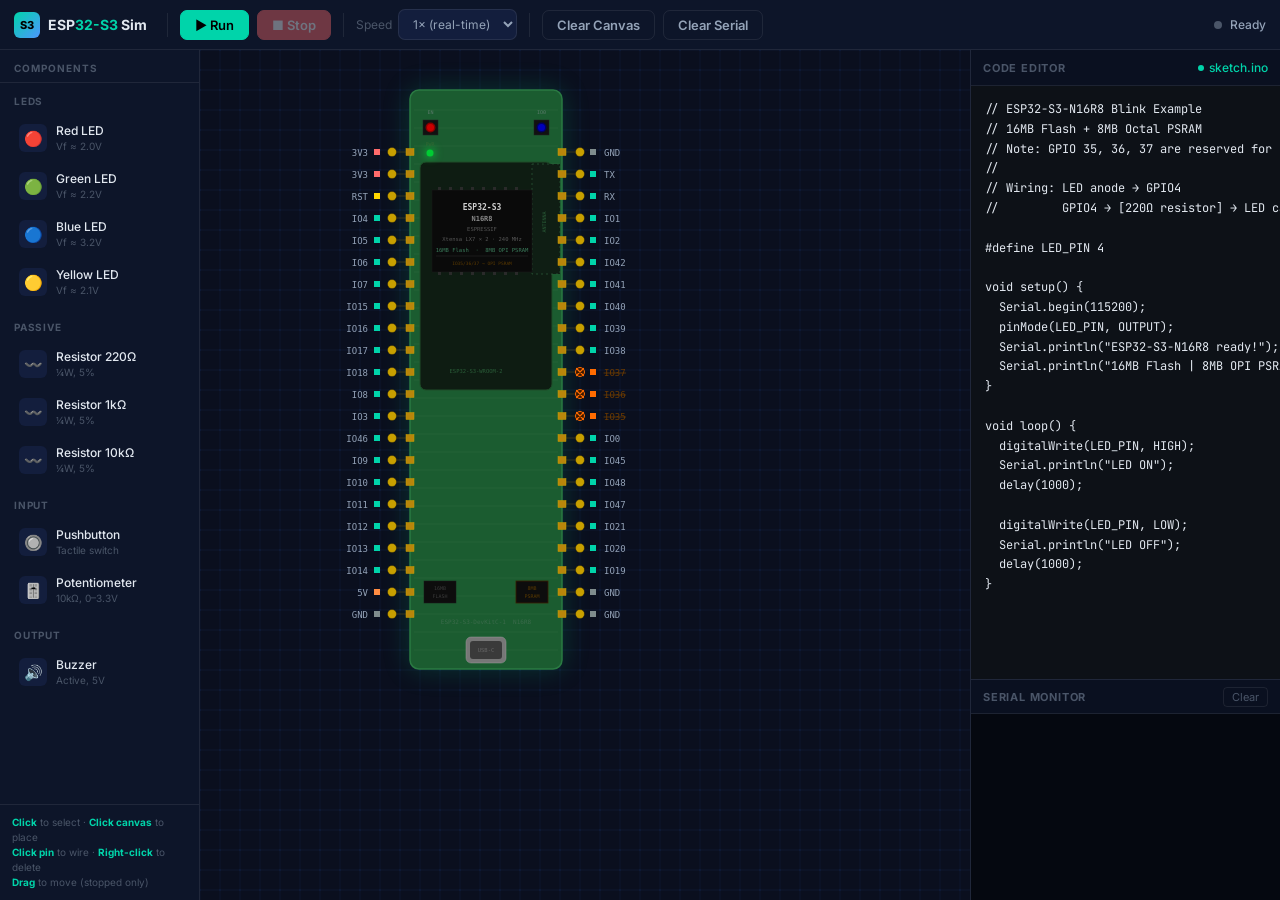
==== simulator.html @ 6c2e9ba4 "Add initial implementation of ESP32-S3 Simulator - Created landing page (index.html) with navigation" ====
<!DOCTYPE html>
<html lang="en">
<head>
  <meta charset="UTF-8">
  <meta name="viewport" content="width=device-width, initial-scale=1.0">
  <title>ESP32-S3 Simulator</title>
  <link rel="preconnect" href="https://fonts.googleapis.com">
  <link href="https://fonts.googleapis.com/css2?family=Inter:wght@400;500;600;700&family=JetBrains+Mono:wght@400;600&display=swap" rel="stylesheet">
  <link rel="stylesheet" href="css/simulator.css">
</head>
<body>

<div class="sim-wrapper">

  <!-- Toolbar -->
  <header class="toolbar">
    <a href="index.html" class="toolbar-logo" title="Back to home">
      <div class="toolbar-logo-icon">S3</div>
      <span class="toolbar-logo-text">ESP<span>32-S3</span> Sim</span>
    </a>

    <div class="toolbar-divider"></div>

    <button id="btn-run" class="tb-btn tb-btn-run" title="Run simulation (Ctrl+Enter)">
      ▶ Run
    </button>
    <button id="btn-stop" class="tb-btn tb-btn-stop" disabled title="Stop simulation">
      ■ Stop
    </button>

    <div class="toolbar-divider"></div>

    <label style="font-size:12px; color:var(--text-muted); display:flex; align-items:center; gap:6px;">
      Speed
      <select id="sim-speed" class="tb-select" title="Simulation speed">
        <option value="0.25">0.25×</option>
        <option value="0.5">0.5×</option>
        <option value="1" selected>1× (real-time)</option>
        <option value="2">2×</option>
        <option value="5">5×</option>
        <option value="10">10×</option>
      </select>
    </label>

    <div class="toolbar-divider"></div>

    <button id="btn-clear-canvas" class="tb-btn tb-btn-ghost" title="Clear all components and wires">
      Clear Canvas
    </button>
    <button id="btn-clear-serial" class="tb-btn tb-btn-ghost" title="Clear serial monitor output">
      Clear Serial
    </button>

    <div class="tb-status">
      <div class="status-dot" id="status-dot"></div>
      <span id="status-text">Ready</span>
    </div>
  </header>

  <!-- Main content -->
  <div class="sim-body">

    <!-- Left: Component palette -->
    <aside class="palette">
      <div class="palette-header">Components</div>

      <div class="palette-scroll">

        <div class="palette-group">
          <div class="palette-group-label">LEDs</div>

          <div class="palette-item" data-component="led-red" title="Red LED — connect anode to GPIO, cathode to GND via resistor">
            <div class="palette-item-icon">🔴</div>
            <div>
              <div class="palette-item-label">Red LED</div>
              <div class="palette-item-sub">Vf ≈ 2.0V</div>
            </div>
          </div>

          <div class="palette-item" data-component="led-green" title="Green LED">
            <div class="palette-item-icon">🟢</div>
            <div>
              <div class="palette-item-label">Green LED</div>
              <div class="palette-item-sub">Vf ≈ 2.2V</div>
            </div>
          </div>

          <div class="palette-item" data-component="led-blue" title="Blue LED">
            <div class="palette-item-icon">🔵</div>
            <div>
              <div class="palette-item-label">Blue LED</div>
              <div class="palette-item-sub">Vf ≈ 3.2V</div>
            </div>
          </div>

          <div class="palette-item" data-component="led-yellow" title="Yellow LED">
            <div class="palette-item-icon">🟡</div>
            <div>
              <div class="palette-item-label">Yellow LED</div>
              <div class="palette-item-sub">Vf ≈ 2.1V</div>
            </div>
          </div>
        </div>

        <div class="palette-group">
          <div class="palette-group-label">Passive</div>

          <div class="palette-item" data-component="resistor-220" title="220Ω resistor — standard LED current limiter">
            <div class="palette-item-icon">〰️</div>
            <div>
              <div class="palette-item-label">Resistor 220Ω</div>
              <div class="palette-item-sub">¼W, 5%</div>
            </div>
          </div>

          <div class="palette-item" data-component="resistor-1k" title="1kΩ resistor">
            <div class="palette-item-icon">〰️</div>
            <div>
              <div class="palette-item-label">Resistor 1kΩ</div>
              <div class="palette-item-sub">¼W, 5%</div>
            </div>
          </div>

          <div class="palette-item" data-component="resistor-10k" title="10kΩ resistor — pull-up/pull-down">
            <div class="palette-item-icon">〰️</div>
            <div>
              <div class="palette-item-label">Resistor 10kΩ</div>
              <div class="palette-item-sub">¼W, 5%</div>
            </div>
          </div>
        </div>

        <div class="palette-group">
          <div class="palette-group-label">Input</div>

          <div class="palette-item" data-component="button" title="Pushbutton — click to press while simulation runs">
            <div class="palette-item-icon">🔘</div>
            <div>
              <div class="palette-item-label">Pushbutton</div>
              <div class="palette-item-sub">Tactile switch</div>
            </div>
          </div>

          <div class="palette-item" data-component="potentiometer" title="Potentiometer — scroll wheel to adjust value">
            <div class="palette-item-icon">🎚️</div>
            <div>
              <div class="palette-item-label">Potentiometer</div>
              <div class="palette-item-sub">10kΩ, 0–3.3V</div>
            </div>
          </div>
        </div>

        <div class="palette-group">
          <div class="palette-group-label">Output</div>

          <div class="palette-item" data-component="buzzer" title="Active buzzer — plays tone when powered">
            <div class="palette-item-icon">🔊</div>
            <div>
              <div class="palette-item-label">Buzzer</div>
              <div class="palette-item-sub">Active, 5V</div>
            </div>
          </div>
        </div>

      </div>

      <div class="palette-hint">
        <strong>Click</strong> to select · <strong>Click canvas</strong> to place<br>
        <strong>Click pin</strong> to wire · <strong>Right-click</strong> to delete<br>
        <strong>Drag</strong> to move (stopped only)
      </div>
    </aside>

    <!-- Center: Canvas -->
    <main class="canvas-wrap" id="canvas-wrap">
      <canvas id="simCanvas"></canvas>
    </main>

    <!-- Right: Code editor + Serial monitor -->
    <aside class="right-panel">
      <div class="editor-section">
        <div class="panel-header">
          <span class="panel-title">Code Editor</span>
          <span class="panel-tab">sketch.ino</span>
        </div>
        <textarea id="code-editor" class="code-editor" spellcheck="false" autocomplete="off" autocorrect="off" autocapitalize="off">// ESP32-S3-N16R8 Blink Example
// 16MB Flash + 8MB Octal PSRAM
// Note: GPIO 35, 36, 37 are reserved for Octal PSRAM — do not use!
//
// Wiring: LED anode → GPIO4
//         GPIO4 → [220Ω resistor] → LED cathode → GND

#define LED_PIN 4

void setup() {
  Serial.begin(115200);
  pinMode(LED_PIN, OUTPUT);
  Serial.println("ESP32-S3-N16R8 ready!");
  Serial.println("16MB Flash | 8MB OPI PSRAM");
}

void loop() {
  digitalWrite(LED_PIN, HIGH);
  Serial.println("LED ON");
  delay(1000);

  digitalWrite(LED_PIN, LOW);
  Serial.println("LED OFF");
  delay(1000);
}</textarea>
      </div>

      <div class="serial-section">
        <div class="serial-header">
          <span class="serial-title">Serial Monitor</span>
          <button id="btn-serial-clear" class="serial-clear">Clear</button>
        </div>
        <div id="serial-output" class="serial-output">
          <div class="serial-empty">Serial output will appear here…</div>
        </div>
      </div>
    </aside>

  </div>
</div>

<!-- Tooltip -->
<div class="sim-tooltip" id="tooltip"></div>

<script src="js/app.js"></script>
</body>
</html>
---- css/simulator.css ----
/* ============================================================
   ESP32-S3 Simulator — Simulator Page Styles
   ============================================================ */

:root {
  --bg-0: #070c18;
  --bg-1: #0d1529;
  --bg-2: #131e3d;
  --bg-3: #0a1020;
  --border: rgba(255,255,255,0.08);
  --border-hover: rgba(255,255,255,0.16);
  --accent: #00d4aa;
  --accent-dim: rgba(0,212,170,0.12);
  --accent-2: #4d96ff;
  --text: #e2e8f0;
  --text-dim: #94a3b8;
  --text-muted: #4a5568;
  --red: #ff6b6b;
  --green: #44cc77;
  --yellow: #ffd700;
  --sidebar-w: 200px;
  --code-w: 310px;
  --toolbar-h: 50px;
}

*, *::before, *::after { box-sizing: border-box; margin: 0; padding: 0; }

html, body {
  width: 100%; height: 100%;
  overflow: hidden;
  font-family: 'Inter', system-ui, sans-serif;
  background: var(--bg-0);
  color: var(--text);
  font-size: 13px;
}

/* ---- Layout ---- */
.sim-wrapper {
  display: flex;
  flex-direction: column;
  width: 100vw;
  height: 100vh;
  overflow: hidden;
}

/* ---- Toolbar ---- */
.toolbar {
  display: flex;
  align-items: center;
  gap: 8px;
  padding: 0 14px;
  height: var(--toolbar-h);
  background: var(--bg-1);
  border-bottom: 1px solid var(--border);
  flex-shrink: 0;
  z-index: 10;
}

.toolbar-logo {
  display: flex;
  align-items: center;
  gap: 8px;
  text-decoration: none;
  color: var(--text);
  margin-right: 8px;
}

.toolbar-logo-icon {
  width: 26px; height: 26px;
  background: linear-gradient(135deg, var(--accent), var(--accent-2));
  border-radius: 6px;
  display: flex;
  align-items: center;
  justify-content: center;
  font-weight: 800;
  font-size: 11px;
  color: #000;
}

.toolbar-logo-text {
  font-weight: 700;
  font-size: 14px;
}

.toolbar-logo-text span { color: var(--accent); }

.toolbar-divider {
  width: 1px;
  height: 24px;
  background: var(--border);
  margin: 0 4px;
}

/* Toolbar buttons */
.tb-btn {
  display: inline-flex;
  align-items: center;
  gap: 5px;
  padding: 6px 14px;
  border-radius: 7px;
  font-size: 13px;
  font-weight: 600;
  cursor: pointer;
  border: 1px solid transparent;
  transition: all 0.15s;
  white-space: nowrap;
  font-family: inherit;
}

.tb-btn:disabled {
  opacity: 0.4;
  cursor: not-allowed;
}

.tb-btn-run {
  background: var(--accent);
  color: #000;
  border-color: var(--accent);
}

.tb-btn-run:hover:not(:disabled) {
  background: #00efbe;
  box-shadow: 0 0 16px rgba(0,212,170,0.4);
}

.tb-btn-stop {
  background: var(--red);
  color: #fff;
  border-color: var(--red);
}

.tb-btn-stop:hover:not(:disabled) {
  background: #ff8a8a;
  box-shadow: 0 0 16px rgba(255,107,107,0.4);
}

.tb-btn-ghost {
  background: transparent;
  color: var(--text-dim);
  border-color: var(--border);
}

.tb-btn-ghost:hover:not(:disabled) {
  color: var(--text);
  border-color: var(--border-hover);
  background: rgba(255,255,255,0.04);
}

.tb-select {
  background: var(--bg-2);
  color: var(--text-dim);
  border: 1px solid var(--border);
  border-radius: 7px;
  padding: 6px 10px;
  font-size: 12px;
  font-family: inherit;
  cursor: pointer;
  outline: none;
}

.tb-select:focus { border-color: var(--accent); }

.tb-status {
  margin-left: auto;
  display: flex;
  align-items: center;
  gap: 8px;
  font-size: 12px;
  color: var(--text-muted);
}

.status-dot {
  width: 8px; height: 8px;
  border-radius: 50%;
  background: var(--text-muted);
  transition: background 0.3s;
}

.status-dot.running {
  background: var(--accent);
  box-shadow: 0 0 8px var(--accent);
  animation: blink 1s ease-in-out infinite;
}

.status-dot.error {
  background: var(--red);
}

@keyframes blink {
  0%, 100% { opacity: 1; }
  50% { opacity: 0.4; }
}

#status-text {
  font-weight: 500;
  color: var(--text-dim);
}

/* ---- Main body ---- */
.sim-body {
  display: flex;
  flex: 1;
  overflow: hidden;
  min-height: 0;
}

/* ---- Component Palette (left sidebar) ---- */
.palette {
  width: var(--sidebar-w);
  flex-shrink: 0;
  background: var(--bg-1);
  border-right: 1px solid var(--border);
  display: flex;
  flex-direction: column;
  overflow: hidden;
}

.palette-header {
  padding: 12px 14px 8px;
  font-size: 10px;
  font-weight: 700;
  letter-spacing: 1px;
  text-transform: uppercase;
  color: var(--text-muted);
  border-bottom: 1px solid var(--border);
}

.palette-scroll {
  flex: 1;
  overflow-y: auto;
  padding: 8px;
  scrollbar-width: thin;
  scrollbar-color: var(--border) transparent;
}

.palette-group {
  margin-bottom: 12px;
}

.palette-group-label {
  font-size: 10px;
  font-weight: 700;
  text-transform: uppercase;
  letter-spacing: 0.8px;
  color: var(--text-muted);
  padding: 4px 6px;
  margin-bottom: 4px;
}

.palette-item {
  display: flex;
  align-items: center;
  gap: 9px;
  padding: 8px 10px;
  border-radius: 8px;
  cursor: pointer;
  border: 1px solid transparent;
  transition: all 0.15s;
  user-select: none;
  margin-bottom: 2px;
}

.palette-item:hover {
  background: rgba(255,255,255,0.05);
  border-color: var(--border);
}

.palette-item.active {
  background: var(--accent-dim);
  border-color: rgba(0,212,170,0.4);
  color: var(--accent);
}

.palette-item-icon {
  width: 28px; height: 28px;
  border-radius: 6px;
  display: flex;
  align-items: center;
  justify-content: center;
  font-size: 15px;
  background: var(--bg-2);
  flex-shrink: 0;
}

.palette-item.active .palette-item-icon {
  background: var(--accent-dim);
}

.palette-item-label {
  font-size: 12px;
  font-weight: 500;
  line-height: 1.2;
}

.palette-item-sub {
  font-size: 10px;
  color: var(--text-muted);
  margin-top: 1px;
}

/* Cursor hint */
.palette-hint {
  padding: 10px 12px;
  border-top: 1px solid var(--border);
  font-size: 10px;
  color: var(--text-muted);
  line-height: 1.5;
}

.palette-hint strong { color: var(--accent); }

/* ---- Canvas area ---- */
.canvas-wrap {
  flex: 1;
  overflow: auto;
  background: #0a0f1e;
  position: relative;
  min-width: 0;
  scrollbar-width: thin;
  scrollbar-color: rgba(255,255,255,0.1) transparent;
}

.canvas-wrap::-webkit-scrollbar { width: 6px; height: 6px; }
.canvas-wrap::-webkit-scrollbar-track { background: transparent; }
.canvas-wrap::-webkit-scrollbar-thumb { background: rgba(255,255,255,0.12); border-radius: 3px; }

#simCanvas {
  display: block;
  cursor: default;
}

#simCanvas.tool-active { cursor: crosshair; }
#simCanvas.wiring { cursor: cell; }

/* ---- Right panel (code + serial) ---- */
.right-panel {
  width: var(--code-w);
  flex-shrink: 0;
  background: var(--bg-1);
  border-left: 1px solid var(--border);
  display: flex;
  flex-direction: column;
  overflow: hidden;
}

/* Code editor section */
.editor-section {
  flex: 1;
  display: flex;
  flex-direction: column;
  min-height: 0;
  border-bottom: 1px solid var(--border);
}

.panel-header {
  display: flex;
  align-items: center;
  justify-content: space-between;
  padding: 0 12px;
  height: 36px;
  border-bottom: 1px solid var(--border);
  background: var(--bg-3);
  flex-shrink: 0;
}

.panel-title {
  font-size: 11px;
  font-weight: 700;
  text-transform: uppercase;
  letter-spacing: 0.8px;
  color: var(--text-muted);
}

.panel-tab {
  font-size: 12px;
  font-weight: 500;
  color: var(--accent);
  display: flex;
  align-items: center;
  gap: 5px;
}

.panel-tab::before {
  content: '';
  width: 6px; height: 6px;
  border-radius: 50%;
  background: var(--accent);
}

.code-editor {
  flex: 1;
  resize: none;
  background: #0d1117;
  color: #e2e8f0;
  font-family: 'JetBrains Mono', 'Fira Code', 'Cascadia Code', monospace;
  font-size: 12px;
  line-height: 1.65;
  padding: 14px;
  border: none;
  outline: none;
  tab-size: 2;
  white-space: pre;
  overflow: auto;
  scrollbar-width: thin;
  scrollbar-color: rgba(255,255,255,0.1) transparent;
}

.code-editor::-webkit-scrollbar { width: 5px; }
.code-editor::-webkit-scrollbar-track { background: transparent; }
.code-editor::-webkit-scrollbar-thumb { background: rgba(255,255,255,0.12); border-radius: 3px; }

/* Serial monitor section */
.serial-section {
  height: 220px;
  flex-shrink: 0;
  display: flex;
  flex-direction: column;
}

.serial-header {
  display: flex;
  align-items: center;
  justify-content: space-between;
  padding: 0 12px;
  height: 34px;
  background: var(--bg-3);
  border-bottom: 1px solid var(--border);
  flex-shrink: 0;
}

.serial-title {
  font-size: 11px;
  font-weight: 700;
  text-transform: uppercase;
  letter-spacing: 0.8px;
  color: var(--text-muted);
}

.serial-clear {
  background: none;
  border: 1px solid var(--border);
  border-radius: 4px;
  color: var(--text-muted);
  font-size: 11px;
  padding: 2px 8px;
  cursor: pointer;
  font-family: inherit;
  transition: all 0.15s;
}

.serial-clear:hover {
  color: var(--text);
  border-color: var(--border-hover);
}

.serial-output {
  flex: 1;
  overflow-y: auto;
  padding: 10px 12px;
  font-family: 'JetBrains Mono', 'Fira Code', monospace;
  font-size: 11px;
  line-height: 1.6;
  background: #050810;
  scrollbar-width: thin;
  scrollbar-color: rgba(255,255,255,0.08) transparent;
}

.serial-output::-webkit-scrollbar { width: 4px; }
.serial-output::-webkit-scrollbar-thumb { background: rgba(255,255,255,0.1); border-radius: 2px; }

.serial-line {
  color: #7ec8a4;
  word-break: break-all;
  white-space: pre-wrap;
}

.serial-line.error { color: #ff6b6b; }
.serial-line.info { color: #4d96ff; }
.serial-line.warn { color: #ffd700; }

.serial-empty {
  color: var(--text-muted);
  font-style: italic;
  font-size: 11px;
}

/* ---- Tooltip ---- */
.sim-tooltip {
  position: fixed;
  background: rgba(0,0,0,0.85);
  color: #e2e8f0;
  padding: 5px 10px;
  border-radius: 6px;
  font-size: 11px;
  font-family: 'JetBrains Mono', monospace;
  border: 1px solid var(--border);
  pointer-events: none;
  z-index: 1000;
  white-space: nowrap;
  transform: translate(-50%, -100%) translateY(-8px);
  opacity: 0;
  transition: opacity 0.15s;
}

.sim-tooltip.visible { opacity: 1; }

/* ---- Context menu ---- */
.context-menu {
  position: fixed;
  background: var(--bg-2);
  border: 1px solid var(--border);
  border-radius: 8px;
  padding: 4px;
  z-index: 2000;
  min-width: 140px;
  box-shadow: 0 8px 32px rgba(0,0,0,0.4);
}

.context-item {
  padding: 7px 14px;
  border-radius: 5px;
  cursor: pointer;
  font-size: 12px;
  color: var(--text-dim);
  transition: all 0.1s;
  display: flex;
  align-items: center;
  gap: 8px;
}

.context-item:hover {
  background: rgba(255,255,255,0.06);
  color: var(--text);
}

.context-item.danger { color: var(--red); }
.context-item.danger:hover { background: rgba(255,107,107,0.1); }

/* Scrollbar for palette */
.palette-scroll::-webkit-scrollbar { width: 4px; }
.palette-scroll::-webkit-scrollbar-track { background: transparent; }
.palette-scroll::-webkit-scrollbar-thumb { background: rgba(255,255,255,0.1); border-radius: 2px; }

/* Keyframe for new serial lines */
@keyframes serial-in {
  from { opacity: 0; transform: translateY(4px); }
  to   { opacity: 1; transform: none; }
}

.serial-line { animation: serial-in 0.1s ease; }

/* Wire color legend */
.wire-legend {
  display: none;
}
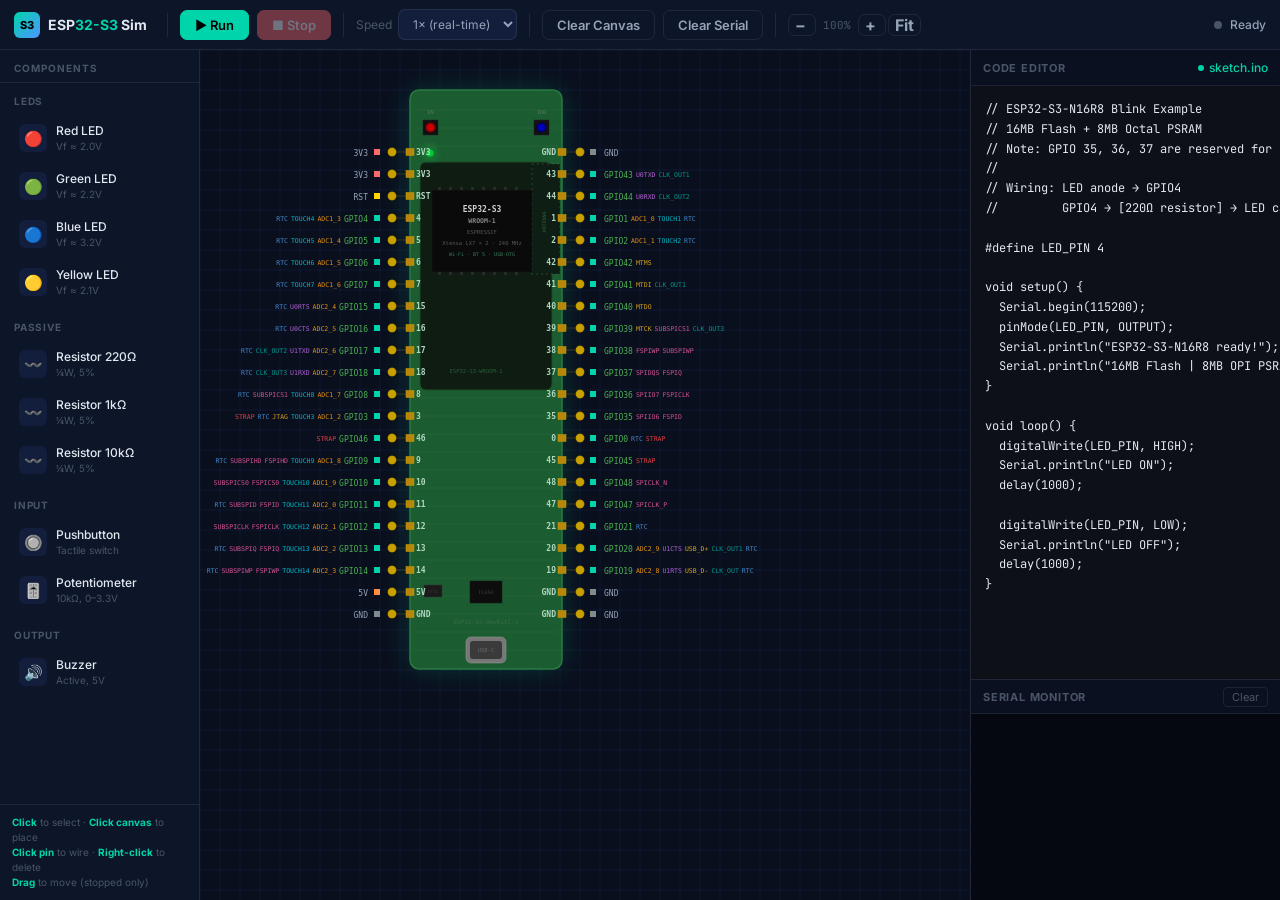
==== commit 87c80a5f: "Add zoom controls to simulator interface - Introduced zoom in, zoom out, fit to view buttons, and a " ====
--- a/simulator.html
+++ b/simulator.html
@@ -51,6 +51,15 @@
       Clear Serial
     </button>
 
+    <div class="toolbar-divider"></div>
+
+    <div class="zoom-controls">
+      <button id="btn-zoom-out" class="tb-btn tb-btn-ghost" title="Zoom out (Ctrl+−)">−</button>
+      <span id="zoom-level" class="zoom-label">100%</span>
+      <button id="btn-zoom-in" class="tb-btn tb-btn-ghost" title="Zoom in (Ctrl++)">+</button>
+      <button id="btn-zoom-fit" class="tb-btn tb-btn-ghost" title="Fit to view (Ctrl+0)">Fit</button>
+    </div>
+
     <div class="tb-status">
       <div class="status-dot" id="status-dot"></div>
       <span id="status-text">Ready</span>
--- a/css/simulator.css
+++ b/css/simulator.css
@@ -332,6 +332,22 @@
 #simCanvas.tool-active { cursor: crosshair; }
 #simCanvas.wiring { cursor: cell; }
 
+/* ---- Zoom controls ---- */
+.zoom-controls {
+  display: flex;
+  align-items: center;
+  gap: 2px;
+}
+.zoom-controls .tb-btn { min-width: 28px; padding: 0 6px; font-size: 16px; font-weight: bold; }
+.zoom-label {
+  font-size: 11px;
+  color: var(--text-muted);
+  min-width: 38px;
+  text-align: center;
+  font-family: 'JetBrains Mono', monospace;
+  user-select: none;
+}
+
 /* ---- Right panel (code + serial) ---- */
 .right-panel {
   width: var(--code-w);
